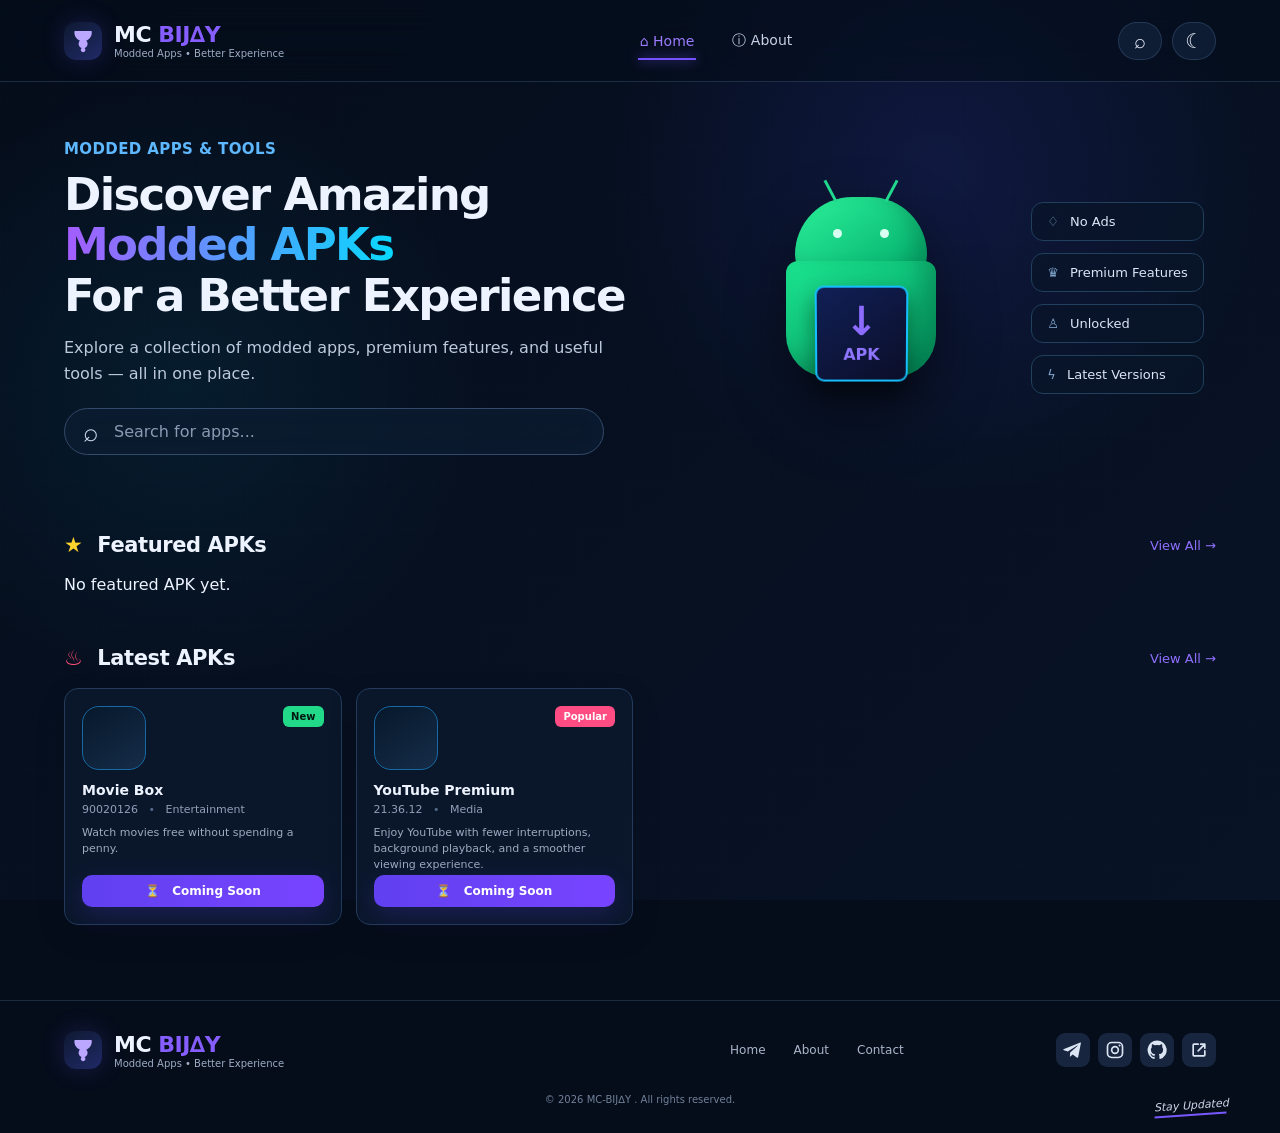
==== index.html @ 02c63f88 "Update index.html" ====
<!DOCTYPE html>
<html lang="en">
<head>
  <meta charset="UTF-8" />
  <meta name="viewport" content="width=device-width, initial-scale=1.0" />

  <meta
    name="theme-color"
    content="#07101f"
  />

  <meta
    name="description"
    content="APK HUB — Modded apps, tools and better experiences."
  />

  <title>APK HUB — Modded Apps & Tools</title>

  <link rel="stylesheet" href="style.css" />
</head>

<body>

  <div class="site-bg"></div>

  <!-- HEADER -->
  <header class="topbar">

    <a class="brand" href="#home">

      <div class="brand-mark">♟</div>

      <div>
        <div class="brand-name">
          MC <span>BIJ∆Y</span>
        </div>

        <div class="brand-sub">
          Modded Apps • Better Experience
        </div>
      </div>

    </a>


    <nav class="nav">

      <a class="active" href="#home">
        ⌂ <span>Home</span>
      </a>

      <a href="#about">
        ⓘ <span>About</span>
      </a>

    </nav>


    <div class="header-actions">

      <button
        class="icon-btn search-toggle"
        aria-label="Search"
      >
        ⌕
      </button>

      <button
        class="icon-btn theme-toggle"
        aria-label="Toggle theme"
      >
        ☾
      </button>

    </div>

  </header>


  <!-- MAIN -->
  <main id="home">

    <!-- HERO -->
    <section class="hero">

      <div class="hero-copy">

        <div class="eyebrow">
          MODDED APPS &amp; TOOLS
        </div>

        <h1>
          Discover Amazing<br>
          <span>Modded APKs</span><br>
          For a Better Experience
        </h1>

        <p>
          Explore a collection of modded apps, premium features,
          and useful tools — all in one place.
        </p>


        <label class="search-box">

          <span>⌕</span>

          <input
            id="searchInput"
            type="search"
            placeholder="Search for apps..."
            autocomplete="off"
          />

        </label>

      </div>


      <div class="hero-art">

        <div class="android-orb">

          <div class="android-head">
            <i></i>
            <i></i>
            <b></b>
            <b></b>
          </div>

          <div class="android-body">

            <div class="apk-cube">

              <strong>↓</strong>
              <span>APK</span>

            </div>

          </div>

        </div>


        <div class="hero-benefits">

          <div>
            ♢ <span>No Ads</span>
          </div>

          <div>
            ♛ <span>Premium Features</span>
          </div>

          <div>
            ♙ <span>Unlocked</span>
          </div>

          <div>
            ϟ <span>Latest Versions</span>
          </div>

        </div>

      </div>

    </section>


    <!-- FEATURED -->
    <section class="section featured-section">

      <div class="section-heading">

        <h2>
          <span class="star">★</span>
          Featured APKs
        </h2>

        <a href="#latest">
          View All →
        </a>

      </div>


      <div id="featuredApp"></div>

    </section>


    <!-- LATEST APKs -->
    <section class="section" id="latest">

      <div class="section-heading">

        <h2>
          <span class="fire">♨</span>
          Latest APKs
        </h2>

        <a href="#latest">
          View All →
        </a>

      </div>


      <div
        class="app-grid"
        id="appGrid"
      ></div>


      <button
        class="load-more"
        id="loadMore"
      >
        ⟳ &nbsp; Load More
      </button>


      <div
        class="no-results"
        id="noResults"
      >
        No apps found.
      </div>

    </section>

  </main>


  <!-- FOOTER -->
  <footer id="about">

    <div class="footer-brand">

      <div class="brand-mark">
        ♟
      </div>

      <div>

        <div class="brand-name">
          MC <span>BIJ∆Y</span>
        </div>

        <div class="brand-sub">
          Modded Apps • Better Experience
        </div>

      </div>

    </div>


    <!-- FOOTER NAVIGATION -->
    <nav class="footer-nav">

      <a href="#home">
        Home
      </a>

      <a href="#about">
        About
      </a>

      <a href="#contact">
        Contact
      </a>

    </nav>


    <!-- SOCIAL LINKS -->
    <div class="socials">

      <!-- Telegram -->
      <a
        href="https://t.me/Marang_da"
        aria-label="Telegram"
        target="_blank"
        rel="noopener noreferrer"
      >
        <svg
          viewBox="0 0 24 24"
          aria-hidden="true"
        >
          <path
            fill="currentColor"
            d="M21.5 3.5 18.3 20c-.24 1.17-.88 1.46-1.79.91l-4.91-3.62-2.37 2.28c-.26.26-.48.48-.99.48l.35-4.99 9.09-8.21c.4-.35-.09-.55-.62-.2L5.82 13.73.99 12.22c-1.05-.33-1.07-1.05.22-1.55L20.1 3.17c.87-.32 1.63.2 1.4.33Z"
          />
        </svg>
      </a>


      <!-- Instagram -->
      <a
        href="https://www.instagram.com/_bhak__bsdk?stkn=d2xmdTNnem91MGhq"
        aria-label="Instagram"
        target="_blank"
        rel="noopener noreferrer"
      >
        <svg
          viewBox="0 0 24 24"
          aria-hidden="true"
        >
          <rect
            x="3"
            y="3"
            width="18"
            height="18"
            rx="5"
            fill="none"
            stroke="currentColor"
            stroke-width="2"
          />

          <circle
            cx="12"
            cy="12"
            r="4"
            fill="none"
            stroke="currentColor"
            stroke-width="2"
          />

          <circle
            cx="17.5"
            cy="6.5"
            r="1.2"
            fill="currentColor"
          />
        </svg>
      </a>


      <!-- GitHub -->
      <a
        href="https://github.com/marangmurmu610-netizen"
        aria-label="GitHub"
        target="_blank"
        rel="noopener noreferrer"
      >
        <svg
          viewBox="0 0 24 24"
          aria-hidden="true"
        >
          <path
            fill="currentColor"
            d="M12 .6A11.4 11.4 0 0 0 8.4 22.8c.57.1.78-.25.78-.55v-2.12c-3.18.69-3.85-1.35-3.85-1.35-.52-1.32-1.27-1.67-1.27-1.67-1.04-.71.08-.7.08-.7 1.15.08 1.75 1.18 1.75 1.18 1.02 1.74 2.67 1.24 3.32.95.1-.74.4-1.24.73-1.52-2.54-.29-5.2-1.27-5.2-5.66 0-1.25.45-2.27 1.18-3.07-.12-.29-.51-1.45.11-3.02 0 0 .96-.31 3.14 1.17a10.9 10.9 0 0 1 5.72 0c2.18-1.48 3.14-1.17 3.14-1.17.62 1.57.23 2.73.11 3.02.73.8 1.18 1.82 1.18 3.07 0 4.4-2.67 5.36-5.21 5.65.41.36.78 1.06.78 2.14v3.17c0 .31.21.66.79.55A11.4 11.4 0 0 0 12 .6Z"
          />
        </svg>
      </a>


      <!-- Links -->
      <a
        href="#contact"
        aria-label="Links"
      >
        <svg
          viewBox="0 0 24 24"
          aria-hidden="true"
        >
          <path
            fill="none"
            stroke="currentColor"
            stroke-width="2"
            stroke-linecap="round"
            stroke-linejoin="round"
            d="M14 5h5v5M19 5l-8 8M19 13v5a1 1 0 0 1-1 1H6a1 1 0 0 1-1-1V6a1 1 0 0 1 1-1h5"
          />
        </svg>
      </a>

    </div>


    <!-- SIGNATURE -->
    <div class="stay-updated">
      Stay Updated <span></span>
    </div>


    <!-- COPYRIGHT -->
    <p class="copyright">
      © 2026 MC-BIJ∆Y . All rights reserved.
    </p>

  </footer>


  <!-- JAVASCRIPT -->
  <script src="script.js"></script>

</body>
</html>
---- style.css ----
*{box-sizing:border-box}
:root{
  --bg:#050d1b;
  --bg2:#081326;
  --panel:rgba(13,27,48,.76);
  --panel2:#0d1a2e;
  --line:rgba(116,153,205,.22);
  --text:#edf3ff;
  --muted:#9eacc4;
  --purple:#7650ff;
  --purple2:#9b5cff;
  --cyan:#10d7ff;
  --green:#17d78b;
  --shadow:0 18px 50px rgba(0,0,0,.28);
}
html{scroll-behavior:smooth}
body{
  margin:0;background:var(--bg);color:var(--text);
  font-family:Inter,ui-sans-serif,system-ui,-apple-system,BlinkMacSystemFont,"Segoe UI",sans-serif;
  overflow-x:hidden;
}
body.light{
  --bg:#edf3fb;--bg2:#f7faff;--panel:rgba(255,255,255,.82);
  --panel2:#fff;--line:rgba(46,75,112,.18);--text:#122039;--muted:#61708a;
}
.site-bg{
  position:fixed;inset:0;z-index:-2;
  background:
    radial-gradient(circle at 73% 19%,rgba(69,75,255,.14),transparent 28%),
    radial-gradient(circle at 14% 43%,rgba(0,211,255,.07),transparent 25%),
    linear-gradient(135deg,var(--bg),var(--bg2));
}
.site-bg:after{
  content:"";position:absolute;inset:0;opacity:.17;
  background-image:linear-gradient(rgba(255,255,255,.035) 1px,transparent 1px),
                   linear-gradient(90deg,rgba(255,255,255,.035) 1px,transparent 1px);
  background-size:48px 48px;
}
a{color:inherit;text-decoration:none}
button,input{font:inherit}
.topbar{
  height:82px;padding:0 5%;display:flex;align-items:center;gap:40px;
  border-bottom:1px solid var(--line);background:rgba(5,13,27,.55);
  backdrop-filter:blur(18px);position:sticky;top:0;z-index:20;
}
.brand{display:flex;align-items:center;gap:12px;min-width:250px}
.brand-mark{
  width:38px;height:38px;border-radius:12px;display:grid;place-items:center;
  color:#bba7ff;font-size:29px;transform:rotate(180deg);
  background:linear-gradient(145deg,#202a67,#0e1932);
  box-shadow:0 0 24px rgba(118,80,255,.2);
}
.brand-name{font-size:22px;font-weight:800;letter-spacing:-.5px}
.brand-name span{color:#865eff}
.brand-sub{font-size:10px;color:var(--muted);margin-top:1px}
.nav{display:flex;align-items:center;gap:34px;margin:auto}
.nav a{color:#c7d2e7;font-size:14px;padding:30px 2px;position:relative}
.nav a.active{color:#9c7cff}
.nav a.active:after{content:"";height:2px;left:0;right:0;bottom:19px;position:absolute;background:#7650ff;box-shadow:0 0 12px #7650ff}
.header-actions{display:flex;gap:10px}
.icon-btn{
  border:1px solid var(--line);background:rgba(19,35,61,.72);color:var(--text);
  width:44px;height:38px;border-radius:22px;cursor:pointer;font-size:20px;
}
.hero{
  min-height:390px;display:grid;grid-template-columns:1.1fr .9fr;gap:30px;
  padding:58px 5% 46px;max-width:1400px;margin:auto;
}
.eyebrow{color:#5eb8ff;font-size:15px;font-weight:800;letter-spacing:.4px}
.hero h1{font-size:45px;line-height:1.12;margin:12px 0 14px;letter-spacing:-1.7px}
.hero h1 span{
  background:linear-gradient(90deg,#a55cff,#09d8ff);
  -webkit-background-clip:text;background-clip:text;color:transparent;
}
.hero p{max-width:560px;color:#bdc9dd;line-height:1.6;margin:0 0 22px}
.search-box{
  height:47px;max-width:540px;border:1px solid #344a6a;border-radius:28px;
  display:flex;align-items:center;gap:13px;padding:0 18px;background:rgba(13,28,49,.75);
  box-shadow:inset 0 0 25px rgba(69,104,155,.04);
}
.search-box span{font-size:26px;color:#cbd8ef;line-height:0}
.search-box input{border:0;outline:0;background:transparent;color:var(--text);width:100%}
.search-box input::placeholder{color:#8b9ab3}
.hero-art{display:flex;align-items:center;justify-content:center;gap:28px}
.android-orb{position:relative;width:280px;height:255px;filter:drop-shadow(0 25px 30px rgba(0,0,0,.45))}
.android-head{
  position:absolute;width:132px;height:84px;left:72px;top:27px;border-radius:65px 65px 30px 30px;
  background:linear-gradient(145deg,#2bf09a,#00a968);box-shadow:inset -12px -10px 20px rgba(0,0,0,.18);
}
.android-head:before,.android-head:after{content:"";position:absolute;width:3px;height:24px;background:#21d88f;top:-18px}
.android-head:before{left:34px;transform:rotate(-28deg)}.android-head:after{right:34px;transform:rotate(28deg)}
.android-head i{position:absolute;width:9px;height:9px;background:#d8fff1;border-radius:50%;top:32px}
.android-head i:first-child{left:38px}.android-head i:nth-child(2){right:38px}
.android-body{
  position:absolute;width:150px;height:116px;left:63px;top:91px;border-radius:12px 12px 42px 42px;
  background:linear-gradient(145deg,#1be58f,#009b62);box-shadow:inset -14px -12px 25px rgba(0,0,0,.2)
}
.apk-cube{
  position:absolute;left:29px;top:25px;width:93px;height:96px;border:2px solid #15bfff;border-radius:9px;
  background:linear-gradient(145deg,#101f55,#0b0e28);box-shadow:0 12px 25px rgba(0,0,0,.45);
  transform:perspective(300px) rotateX(-3deg);display:flex;flex-direction:column;align-items:center;justify-content:center
}
.apk-cube strong{font-size:40px;color:#8c6bff;line-height:.8}.apk-cube span{font-weight:800;color:#8f75ff;margin-top:8px}
.hero-benefits{display:flex;flex-direction:column;gap:12px}
.hero-benefits div{
  min-width:145px;padding:11px 15px;border:1px solid #21405d;border-radius:12px;
  background:rgba(9,22,41,.72);color:#81a5cc;font-size:13px
}
.hero-benefits span{color:#dce6f7;margin-left:7px}
.section{padding:20px 5%;max-width:1400px;margin:auto}
.section-heading{display:flex;align-items:center;justify-content:space-between;margin:12px 0 18px}
.section-heading h2{margin:0;font-size:21px;letter-spacing:-.4px}
.section-heading a{color:#8f70ff;font-size:13px}
.heading-icon{color:#8a5dff;margin-right:8px}.star{color:#ffd52d;margin-right:8px}.fire{color:#ff4f78;margin-right:8px}
.categories{
  display:grid;
  grid-template-columns:repeat(6,minmax(0,1fr));
  gap:12px;
  width:100%;
}

.category{
  min-width:0;
  width:100%;
  height:54px;
  border:1px solid #25405e;
  border-radius:15px;
  background:rgba(15,29,50,.7);
  color:#d8e2f3;
  display:flex;
  align-items:center;
  justify-content:center;
  gap:10px;
  cursor:pointer;
  transition:.2s transform,.2s border,.2s background;
  white-space:nowrap;
}
.category:hover{transform:translateY(-2px);border-color:#6c56df}
.category.active{border-color:#7a55ff;background:linear-gradient(135deg,rgba(118,80,255,.22),rgba(25,44,72,.72));box-shadow:0 0 24px rgba(118,80,255,.08)}
.category .cat-icon{font-size:20px}.category small{color:#8998af}
.featured-card{
  display:grid;grid-template-columns:140px 1fr auto;align-items:center;gap:25px;
  padding:24px;border:1px solid #294363;border-radius:16px;background:linear-gradient(110deg,rgba(13,29,51,.86),rgba(10,23,41,.65));
  box-shadow:var(--shadow)
}
.featured-logo,.app-logo{
  display:grid;place-items:center;overflow:hidden;border-radius:21px;
  background:linear-gradient(145deg,#06182b,#162c48);border:1px solid #1669a2;
}
.app-logo img {
  width: 100%;
  height: 100%;
  object-fit: cover;
  display: block;
}
.socials a {
  display: flex;
  align-items: center;
  justify-content: center;
}

.socials svg {
  width: 20px;
  height: 20px;
  fill: currentColor;
}

.socials a:nth-child(2) svg {
  fill: none;
  stroke: currentColor;
  stroke-width: 2;
}

.socials a:nth-child(2) svg circle:last-child {
  fill: currentColor;
  stroke: none;
}
.featured-logo{width:130px;height:130px;font-size:54px}.app-logo{width:64px;height:64px;border-radius:17px;font-size:30px}
.logo-symbol{filter:drop-shadow(0 4px 7px rgba(0,0,0,.3))}
.featured-title{font-size:20px;font-weight:800}.featured-title .badge{margin-left:7px}
.meta{font-size:13px;color:#bac7db;margin:8px 0}.dot{margin:0 7px;color:#536987}
.description{color:#bac7db;font-size:13px;line-height:1.55;margin:0 0 11px}
.tags{display:flex;flex-wrap:wrap;gap:7px}.tag{
  padding:5px 9px;border-radius:12px;background:#172a44;border:1px solid #284565;color:#b8c8df;font-size:10px
}
.download{
  border:0;border-radius:10px;background:linear-gradient(90deg,#6040f0,#7844ff);
  color:#fff;padding:12px 22px;cursor:pointer;font-weight:700;box-shadow:0 8px 25px rgba(102,66,255,.2)
}
.download:hover{filter:brightness(1.12);transform:translateY(-1px)}
.badge{
  display:inline-block;font-size:10px;font-weight:800;padding:5px 8px;border-radius:6px;background:#22d889;color:#031a11
}
.badge.popular{background:#ff4c83;color:#fff}.badge.trending{background:#369cf2;color:#fff}.badge.featured{background:#66521a;color:#ffe46d}
.app-grid{display:grid;grid-template-columns:repeat(4,1fr);gap:14px}
.app-card{
  min-width:0;padding:17px;border:1px solid #243b5b;border-radius:14px;background:rgba(12,27,47,.77);
  box-shadow:0 10px 30px rgba(0,0,0,.12);transition:.22s transform,.22s border;
}
.app-card:hover{transform:translateY(-4px);border-color:#5368a0}
.app-top{display:flex;justify-content:space-between;gap:10px;align-items:flex-start}
.app-info{margin-top:12px}.app-name{font-weight:800;font-size:14px}.app-meta{font-size:11px;color:#91a0b8;margin-top:5px}
.app-description{height:38px;color:#9daac0;font-size:11px;line-height:1.45;margin:9px 0 12px}
.app-card .download{width:100%;font-size:12px;padding:9px}
.load-more{
  display:block;margin:28px auto 8px;border:1px solid #7a70b4;color:#dce3f3;background:transparent;
  padding:10px 24px;border-radius:18px;cursor:pointer
}
.no-results{text-align:center;color:var(--muted);padding:25px;display:none}
footer{
  margin-top:55px;border-top:1px solid var(--line);padding:30px 5% 28px;
  display:grid;grid-template-columns:1.2fr 1fr auto;align-items:center;gap:25px;position:relative
}
.footer-brand{display:flex;align-items:center;gap:12px}.footer-nav{display:flex;justify-content:center;gap:28px;color:#a9b5c9;font-size:12px}.socials{display:flex;gap:8px;justify-content:flex-end}
.socials a{width:34px;height:34px;border-radius:9px;background:#17263e;display:grid;place-items:center;color:#dbe4f3}
.copyright{grid-column:1/-1;text-align:center;color:#718098;font-size:10px;margin:0}
.stay-updated{position:absolute;right:4%;bottom:17px;color:#cdd7e8;font-size:11px;font-style:italic;transform:rotate(-4deg)}
.stay-updated span{display:block;width:72px;height:2px;background:#7759ff;margin-top:2px}
body.light .topbar{background:rgba(237,243,251,.75)}
body.light .site-bg:after{opacity:.08}

@media(max-width:1000px){
  .nav{gap:18px}.nav a span{display:none}.brand{min-width:auto}.hero{grid-template-columns:1fr}.hero-art{display:none}.app-grid{grid-template-columns:repeat(2,1fr)}
}
@media(max-width:700px){
  .topbar{height:68px;padding:0 16px;gap:10px}.brand-name{font-size:18px}.brand-sub{font-size:8px}
  .brand-mark{width:34px;height:34px}.nav{display:none}.header-actions{margin-left:auto}
  .hero{padding:42px 18px 25px;min-height:0}.hero h1{font-size:35px}.hero p{font-size:13px}
  .section{padding:15px 16px}.categories{display:flex;overflow:auto;padding-bottom:4px}.category{min-width:112px;height:48px}
  .featured-card{grid-template-columns:70px 1fr;padding:15px;gap:14px}.featured-logo{width:70px;height:70px;font-size:30px}
  .featured-card .download{grid-column:1/-1;width:100%}.featured-title{font-size:16px}.featured-description{font-size:12px}
  .app-grid{grid-template-columns:repeat(2,1fr);gap:10px}.app-card{padding:12px}.app-logo{width:55px;height:55px;font-size:25px}
  .app-description{height:auto;min-height:38px}.section-heading h2{font-size:18px}
  footer{grid-template-columns:1fr;text-align:center;padding-bottom:45px}.footer-brand{justify-content:center}.footer-nav{flex-wrap:wrap;gap:16px}.socials{justify-content:center}.stay-updated{right:50%;transform:translateX(50%) rotate(-4deg);bottom:9px}
}
@media(max-width:420px){.app-grid{grid-template-columns:1fr}.app-card{display:grid;grid-template-columns:auto 1fr;gap:10px}.app-card .download{grid-column:1/-1}.app-info{margin-top:0}.app-description{grid-column:1/-1}}
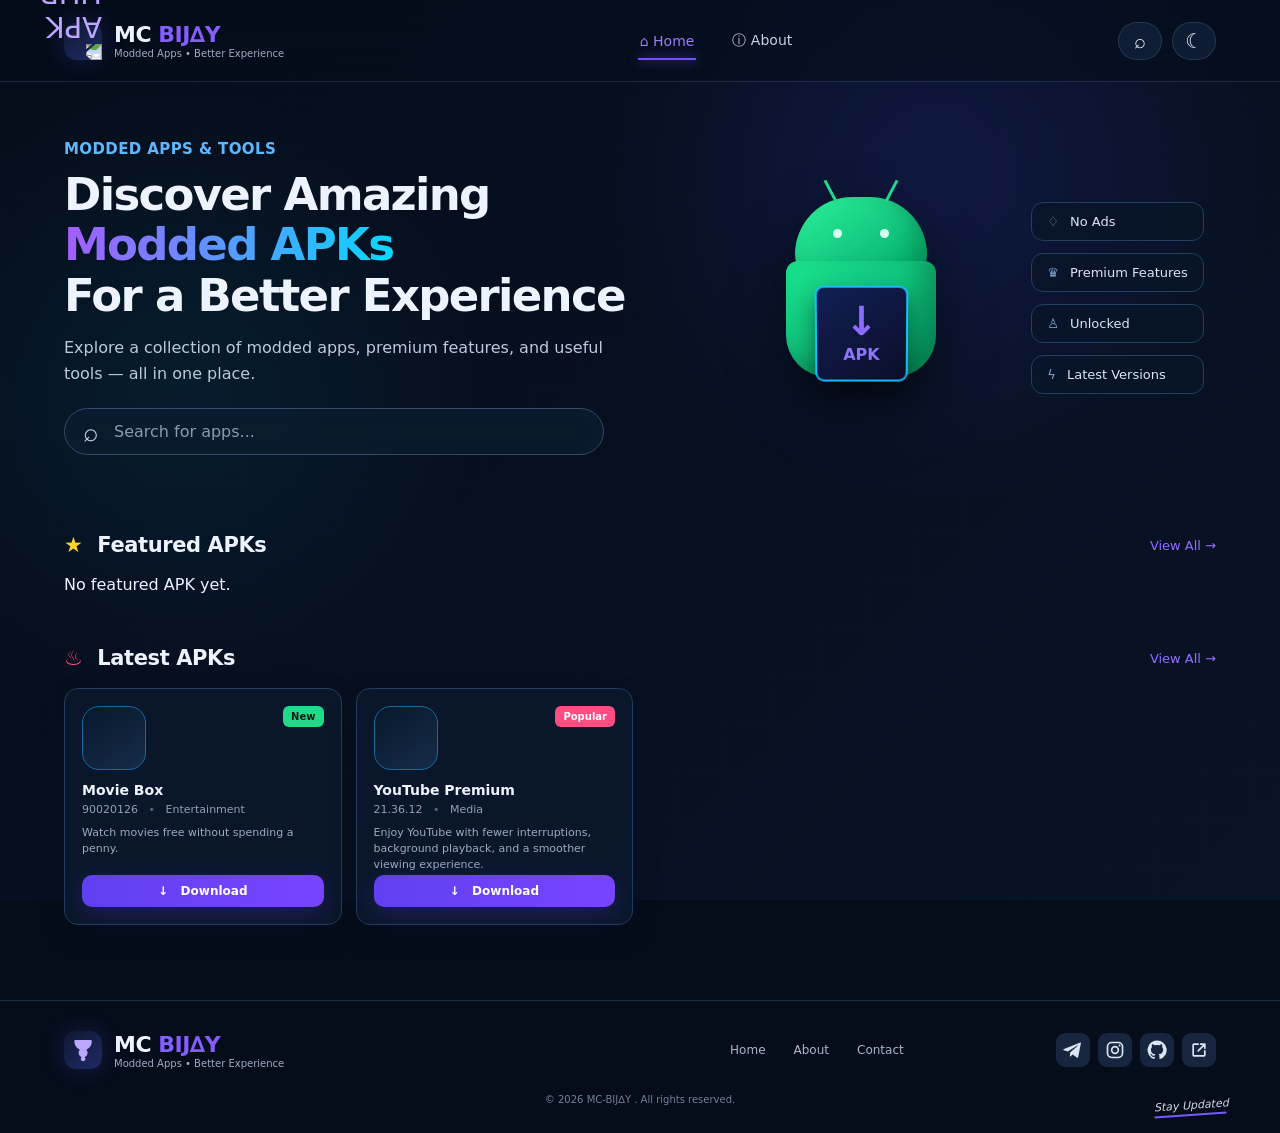
==== commit 634420cc: "Update index.html" ====
--- a/index.html
+++ b/index.html
@@ -28,7 +28,9 @@
 
     <a class="brand" href="#home">
 
-      <div class="brand-mark">♟</div>
+      <div class="brand-mark">
+  <img src="https://imgdb.in/i/gKk4IUvZRK.jpg" alt="APK HUB">
+      </div>
 
       <div>
         <div class="brand-name">
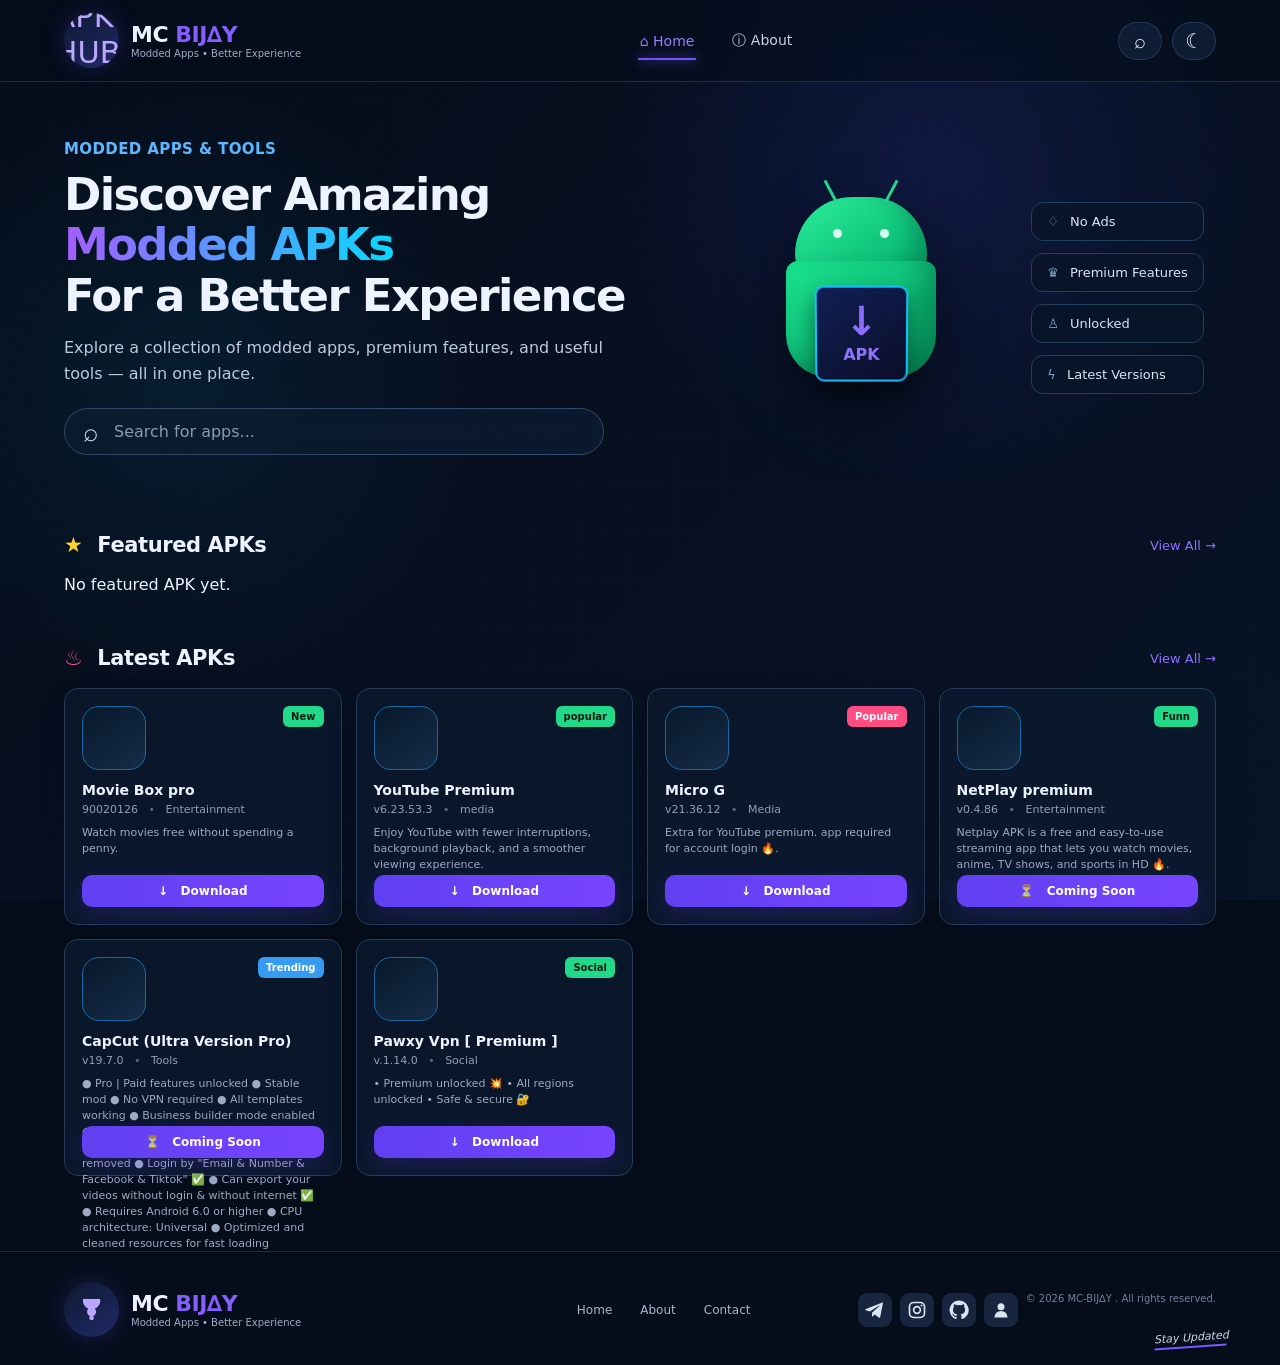
==== commit 5f973ee2: "Update index.html" ====
--- a/index.html
+++ b/index.html
@@ -359,26 +359,31 @@
 
 
       <!-- Links -->
-      <a
-        href="#contact"
-        aria-label="Links"
-      >
-        <svg
-          viewBox="0 0 24 24"
-          aria-hidden="true"
-        >
-          <path
-            fill="none"
-            stroke="currentColor"
-            stroke-width="2"
-            stroke-linecap="round"
-            stroke-linejoin="round"
-            d="M14 5h5v5M19 5l-8 8M19 13v5a1 1 0 0 1-1 1H6a1 1 0 0 1-1-1V6a1 1 0 0 1 1-1h5"
-          />
-        </svg>
-      </a>
-
-    </div>
+      <a href="https://13ijay.github.io"
+   class="profile-link"
+   aria-label="Profile">
+
+  <svg
+    class="profile-icon"
+    viewBox="0 0 24 24"
+    xmlns="http://www.w3.org/2000/svg">
+
+    <circle
+      cx="12"
+      cy="8"
+      r="4.2"
+      fill="currentColor"/>
+
+    <path
+      d="M4.2 21
+         C4.2 16.6 7.7 13.2 12 13.2
+         C16.3 13.2 19.8 16.6 19.8 21
+         Z"
+      fill="currentColor"/>
+
+  </svg>
+
+      </a>
 
 
     <!-- SIGNATURE -->
--- a/style.css
+++ b/style.css
@@ -153,6 +153,20 @@
   object-fit: cover;
   display: block;
 }
+.brand-mark {
+  width: 55px;
+  height: 55px;
+  flex-shrink: 0;
+  overflow: hidden;
+  border-radius: 50%;
+}
+.brand-mark img {
+  width: 100%;
+  height: 100%;
+  object-fit: cover;
+  display: block;
+  transform: rotate(-180deg) scale(1.05);
+}
 .socials a {
   display: flex;
   align-items: center;
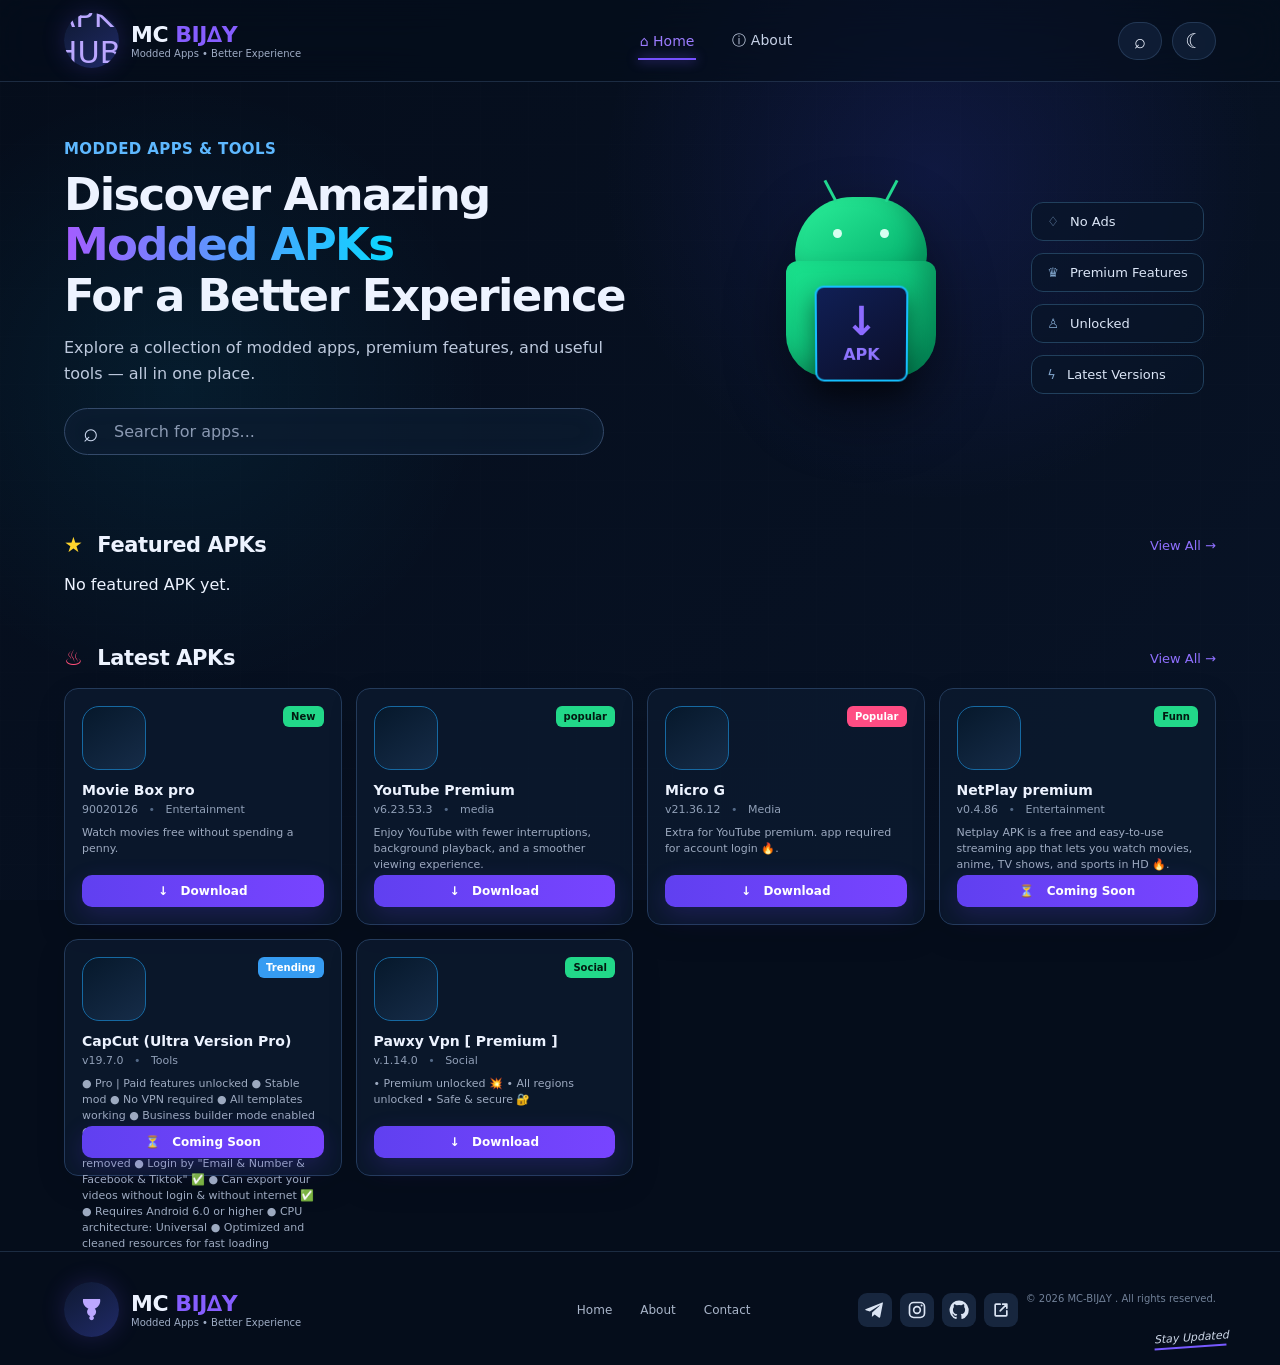
==== commit 516db33d: "Update index.html" ====
--- a/index.html
+++ b/index.html
@@ -359,32 +359,24 @@
 
 
       <!-- Links -->
-      <a href="https://13ijay.github.io"
-   class="profile-link"
-   aria-label="Profile">
-
-  <svg
-    class="profile-icon"
-    viewBox="0 0 24 24"
-    xmlns="http://www.w3.org/2000/svg">
-
-    <circle
-      cx="12"
-      cy="8"
-      r="4.2"
-      fill="currentColor"/>
-
-    <path
-      d="M4.2 21
-         C4.2 16.6 7.7 13.2 12 13.2
-         C16.3 13.2 19.8 16.6 19.8 21
-         Z"
-      fill="currentColor"/>
-
-  </svg>
-
-      </a>
-
+      <a
+        href="#contact"
+        aria-label="Links"
+      >
+        <svg
+          viewBox="0 0 24 24"
+          aria-hidden="true"
+        >
+          <path
+            fill="none"
+            stroke="currentColor"
+            stroke-width="2"
+            stroke-linecap="round"
+            stroke-linejoin="round"
+            d="M14 5h5v5M19 5l-8 8M19 13v5a1 1 0 0 1-1 1H6a1 1 0 0 1-1-1V6a1 1 0 0 1 1-1h5"
+          />
+        </svg>
+      </a>
 
     <!-- SIGNATURE -->
     <div class="stay-updated">
--- a/style.css
+++ b/style.css
@@ -178,7 +178,25 @@
   height: 20px;
   fill: currentColor;
 }
-
+.profile-link {
+  display: inline-flex;
+  align-items: center;
+  justify-content: center;
+  color: #dce6f7;
+  text-decoration: none;
+  transition: transform 0.2s ease, color 0.2s ease;
+}
+
+.profile-icon {
+  width: 28px;
+  height: 28px;
+  display: block;
+}
+
+.profile-link:hover {
+  color: #ffffff;
+  transform: scale(1.08);
+}
 .socials a:nth-child(2) svg {
   fill: none;
   stroke: currentColor;
@@ -227,7 +245,13 @@
 }
 .footer-brand{display:flex;align-items:center;gap:12px}.footer-nav{display:flex;justify-content:center;gap:28px;color:#a9b5c9;font-size:12px}.socials{display:flex;gap:8px;justify-content:flex-end}
 .socials a{width:34px;height:34px;border-radius:9px;background:#17263e;display:grid;place-items:center;color:#dbe4f3}
-.copyright{grid-column:1/-1;text-align:center;color:#718098;font-size:10px;margin:0}
+.copyright{
+  grid-column:1/-1;
+  text-align:center;
+  color:#718098;
+  font-size:10px;
+  margin:0
+}
 .stay-updated{position:absolute;right:4%;bottom:17px;color:#cdd7e8;font-size:11px;font-style:italic;transform:rotate(-4deg)}
 .stay-updated span{display:block;width:72px;height:2px;background:#7759ff;margin-top:2px}
 body.light .topbar{background:rgba(237,243,251,.75)}
@@ -245,6 +269,9 @@
   .featured-card .download{grid-column:1/-1;width:100%}.featured-title{font-size:16px}.featured-description{font-size:12px}
   .app-grid{grid-template-columns:repeat(2,1fr);gap:10px}.app-card{padding:12px}.app-logo{width:55px;height:55px;font-size:25px}
   .app-description{height:auto;min-height:38px}.section-heading h2{font-size:18px}
-  footer{grid-template-columns:1fr;text-align:center;padding-bottom:45px}.footer-brand{justify-content:center}.footer-nav{flex-wrap:wrap;gap:16px}.socials{justify-content:center}.stay-updated{right:50%;transform:translateX(50%) rotate(-4deg);bottom:9px}
+  footer{grid-template-columns:1fr;text-align:center;padding-bottom:45px}.footer-brand{justify-content:center}.footer-nav{flex-wrap:wrap;gap:16px}.socials{
+  display:flex;
+  gap:8px;
+  justify-content:flex-end
 }
 @media(max-width:420px){.app-grid{grid-template-columns:1fr}.app-card{display:grid;grid-template-columns:auto 1fr;gap:10px}.app-card .download{grid-column:1/-1}.app-info{margin-top:0}.app-description{grid-column:1/-1}}
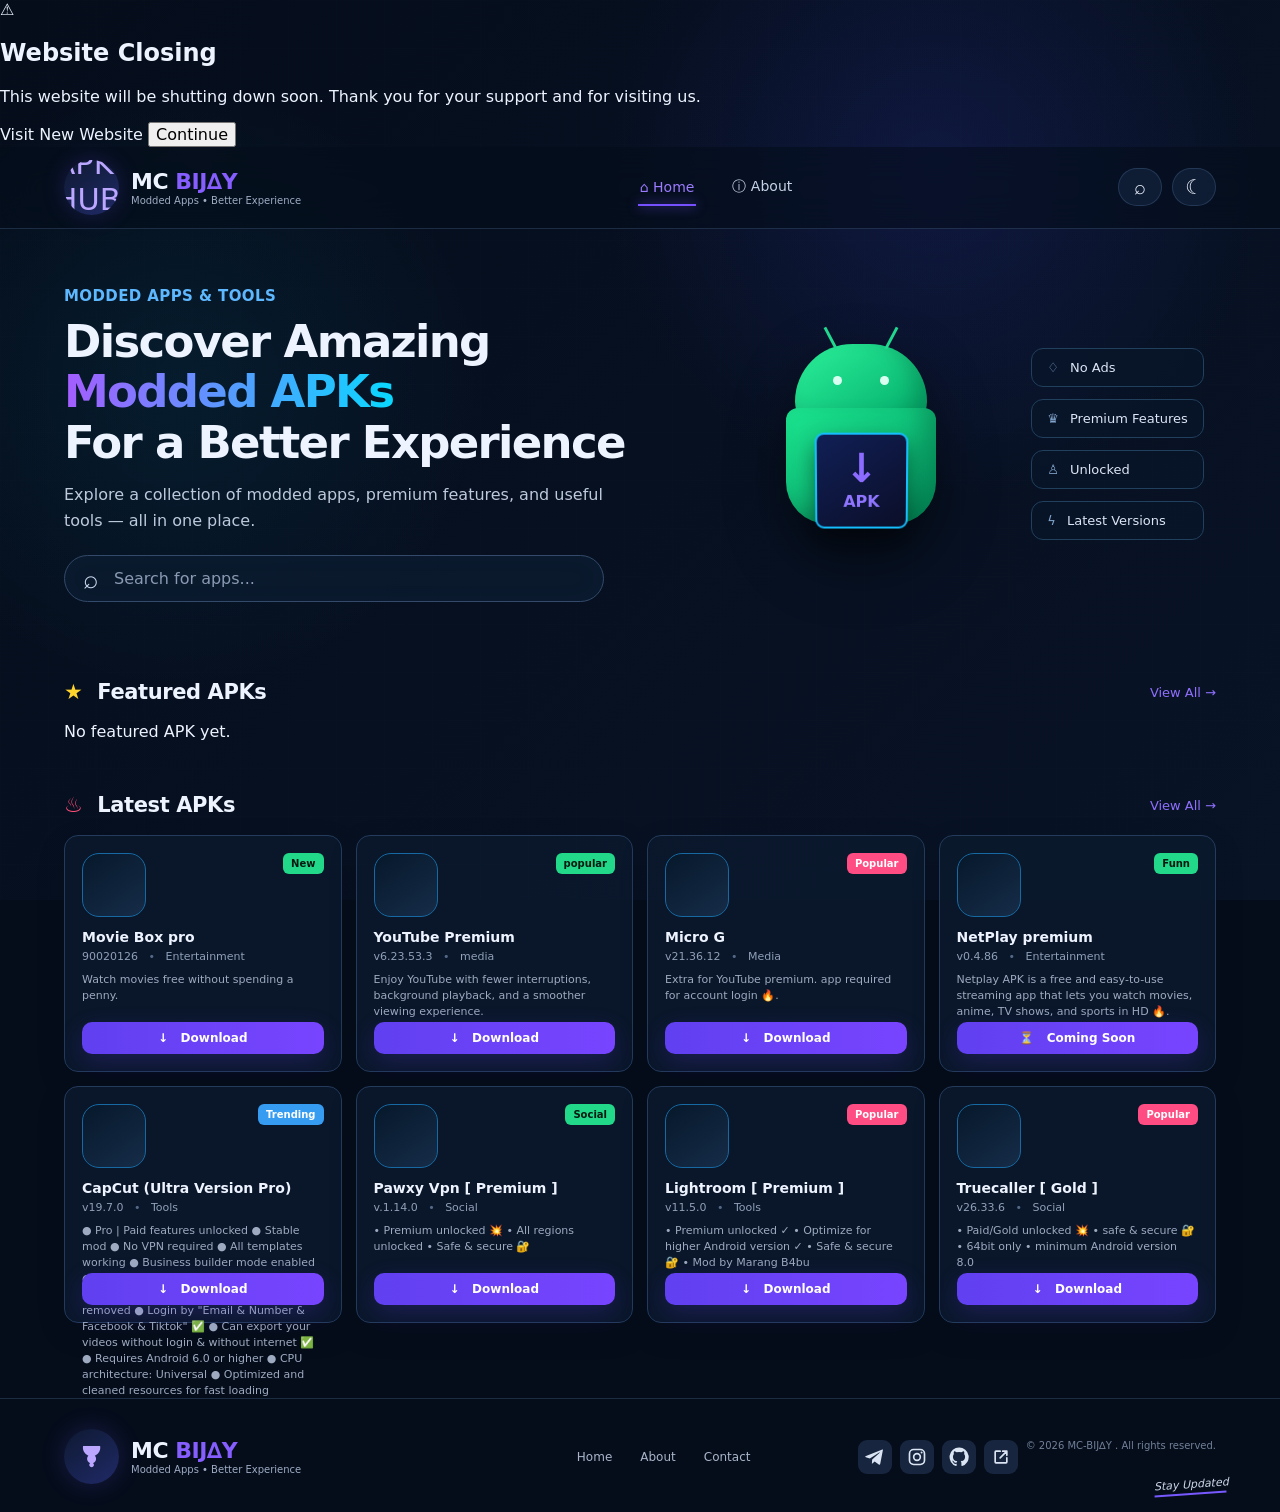
==== commit 108d5549: "Update index.html" ====
--- a/index.html
+++ b/index.html
@@ -20,6 +20,46 @@
 </head>
 
 <body>
+
+  <!-- Announcement Dialog -->
+<div class="announcement-overlay" id="announcement">
+
+  <div class="announcement-box">
+
+    <div class="announcement-icon">
+      ⚠
+    </div>
+
+    <h2>Website Closing</h2>
+
+    <p>
+      This website will be shutting down soon.
+      Thank you for your support and for visiting us.
+    </p>
+
+    <div class="announcement-actions">
+
+      <a
+        href="https://YOUR-NEW-WEBSITE.com"
+        class="announcement-btn primary"
+        target="_blank"
+        rel="noopener noreferrer"
+      >
+        Visit New Website
+      </a>
+
+      <button
+        class="announcement-btn secondary"
+        onclick="closeAnnouncement()"
+      >
+        Continue
+      </button>
+
+    </div>
+
+  </div>
+
+</div>
 
   <div class="site-bg"></div>
 
--- a/style.css
+++ b/style.css
@@ -178,25 +178,7 @@
   height: 20px;
   fill: currentColor;
 }
-.profile-link {
-  display: inline-flex;
-  align-items: center;
-  justify-content: center;
-  color: #dce6f7;
-  text-decoration: none;
-  transition: transform 0.2s ease, color 0.2s ease;
-}
-
-.profile-icon {
-  width: 28px;
-  height: 28px;
-  display: block;
-}
-
-.profile-link:hover {
-  color: #ffffff;
-  transform: scale(1.08);
-}
+
 .socials a:nth-child(2) svg {
   fill: none;
   stroke: currentColor;
@@ -211,7 +193,7 @@
 .logo-symbol{filter:drop-shadow(0 4px 7px rgba(0,0,0,.3))}
 .featured-title{font-size:20px;font-weight:800}.featured-title .badge{margin-left:7px}
 .meta{font-size:13px;color:#bac7db;margin:8px 0}.dot{margin:0 7px;color:#536987}
-.description{color:#bac7db;font-size:13px;line-height:1.55;margin:0 0 11px}
+.description{color:#bac7db;font-size:15px;line-height:1.55;margin:0 0 11px}
 .tags{display:flex;flex-wrap:wrap;gap:7px}.tag{
   padding:5px 9px;border-radius:12px;background:#172a44;border:1px solid #284565;color:#b8c8df;font-size:10px
 }
@@ -245,13 +227,7 @@
 }
 .footer-brand{display:flex;align-items:center;gap:12px}.footer-nav{display:flex;justify-content:center;gap:28px;color:#a9b5c9;font-size:12px}.socials{display:flex;gap:8px;justify-content:flex-end}
 .socials a{width:34px;height:34px;border-radius:9px;background:#17263e;display:grid;place-items:center;color:#dbe4f3}
-.copyright{
-  grid-column:1/-1;
-  text-align:center;
-  color:#718098;
-  font-size:10px;
-  margin:0
-}
+.copyright{grid-column:1/-1;text-align:center;color:#718098;font-size:10px;margin:0}
 .stay-updated{position:absolute;right:4%;bottom:17px;color:#cdd7e8;font-size:11px;font-style:italic;transform:rotate(-4deg)}
 .stay-updated span{display:block;width:72px;height:2px;background:#7759ff;margin-top:2px}
 body.light .topbar{background:rgba(237,243,251,.75)}
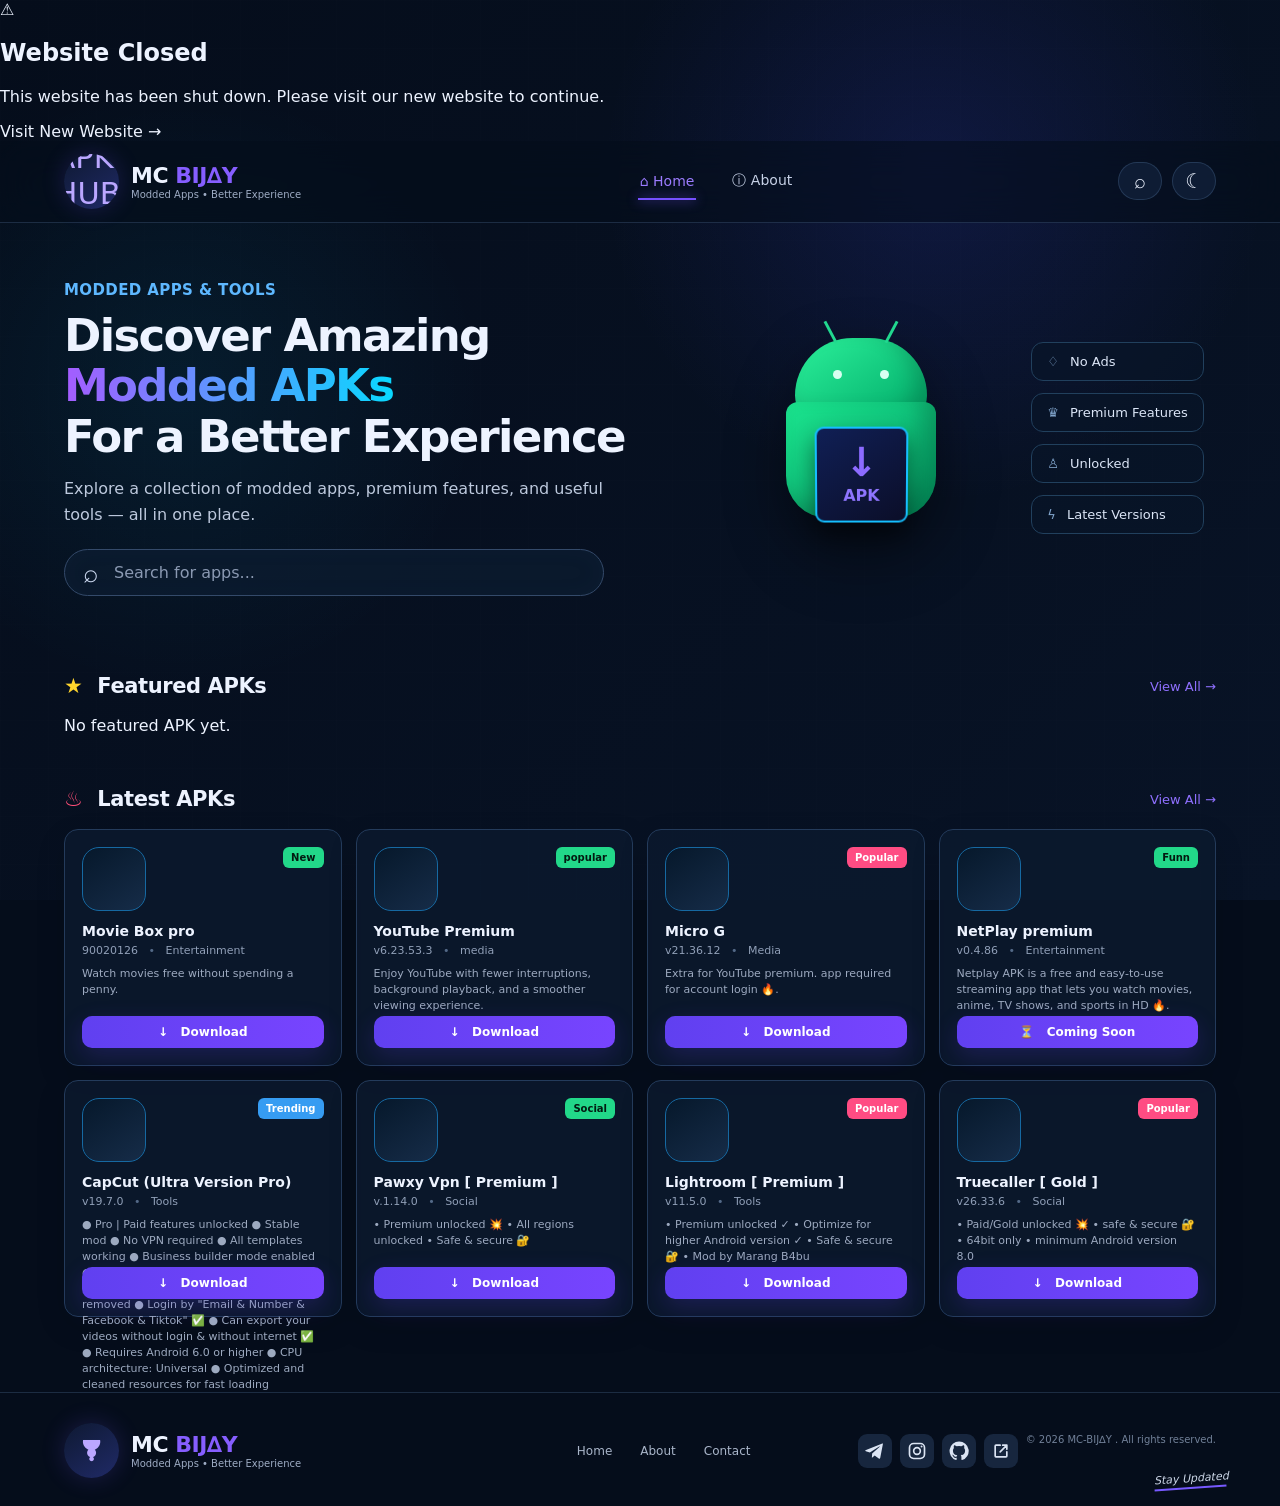
==== commit fd779973: "Update index.html" ====
--- a/index.html
+++ b/index.html
@@ -30,32 +30,20 @@
       ⚠
     </div>
 
-    <h2>Website Closing</h2>
+    <h2>Website Closed</h2>
 
     <p>
-      This website will be shutting down soon.
-      Thank you for your support and for visiting us.
+      This website has been shut down.
+      Please visit our new website to continue.
     </p>
 
-    <div class="announcement-actions">
-
-      <a
-        href="https://YOUR-NEW-WEBSITE.com"
-        class="announcement-btn primary"
-        target="_blank"
-        rel="noopener noreferrer"
-      >
-        Visit New Website
-      </a>
-
-      <button
-        class="announcement-btn secondary"
-        onclick="closeAnnouncement()"
-      >
-        Continue
-      </button>
-
-    </div>
+    <a
+      href="https://YOUR-NEW-WEBSITE.com"
+      class="announcement-btn"
+      target="_blank"
+      rel="noopener noreferrer">
+      Visit New Website →
+    </a>
 
   </div>
 
--- a/style.css
+++ b/style.css
@@ -251,3 +251,151 @@
   justify-content:flex-end
 }
 @media(max-width:420px){.app-grid{grid-template-columns:1fr}.app-card{display:grid;grid-template-columns:auto 1fr;gap:10px}.app-card .download{grid-column:1/-1}.app-info{margin-top:0}.app-description{grid-column:1/-1}}
+/* =========================
+   ANNOUNCEMENT DIALOG
+========================= */
+
+.announcement-overlay {
+  position: fixed;
+  inset: 0;
+  z-index: 99999;
+
+  display: flex;
+  align-items: center;
+  justify-content: center;
+
+  padding: 20px;
+
+  background: rgba(2, 7, 18, 0.78);
+  backdrop-filter: blur(10px);
+
+  animation: announcementFade .3s ease;
+}
+
+.announcement-box {
+  width: 100%;
+  max-width: 420px;
+
+  padding: 28px 24px;
+
+  text-align: center;
+
+  background: linear-gradient(
+    145deg,
+    #0d1a2e,
+    #091426
+  );
+
+  border: 1px solid rgba(118, 80, 255, .4);
+  border-radius: 20px;
+
+  box-shadow:
+    0 25px 80px rgba(0,0,0,.55),
+    0 0 35px rgba(118,80,255,.12);
+
+  animation: announcementPop .35s ease;
+}
+
+.announcement-icon {
+  width: 58px;
+  height: 58px;
+
+  margin: 0 auto 15px;
+
+  display: grid;
+  place-items: center;
+
+  border-radius: 50%;
+
+  background: rgba(118,80,255,.14);
+
+  color: #a77aff;
+
+  font-size: 28px;
+}
+
+.announcement-box h2 {
+  margin: 0 0 10px;
+
+  color: #edf3ff;
+
+  font-size: 22px;
+}
+
+.announcement-box p {
+  margin: 0 auto 22px;
+
+  max-width: 340px;
+
+  color: #9eacc4;
+
+  font-size: 13px;
+  line-height: 1.6;
+}
+
+.announcement-actions {
+  display: flex;
+  flex-direction: column;
+  gap: 10px;
+}
+
+.announcement-btn {
+  width: 100%;
+
+  padding: 12px 18px;
+
+  border-radius: 11px;
+
+  font-size: 13px;
+  font-weight: 700;
+
+  cursor: pointer;
+
+  text-align: center;
+
+  transition: .2s ease;
+}
+
+.announcement-btn.primary {
+  background: linear-gradient(
+    90deg,
+    #6040f0,
+    #7844ff
+  );
+
+  color: white;
+}
+
+.announcement-btn.secondary {
+  border: 1px solid #29405f;
+
+  background: rgba(18,35,59,.7);
+
+  color: #cbd7e9;
+}
+
+.announcement-btn:hover {
+  transform: translateY(-1px);
+}
+
+@keyframes announcementFade {
+  from {
+    opacity: 0;
+  }
+
+  to {
+    opacity: 1;
+  }
+}
+
+@keyframes announcementPop {
+  from {
+    opacity: 0;
+    transform: scale(.92) translateY(10px);
+  }
+
+  to {
+    opacity: 1;
+    transform: scale(1) translateY(0);
+  }
+  }
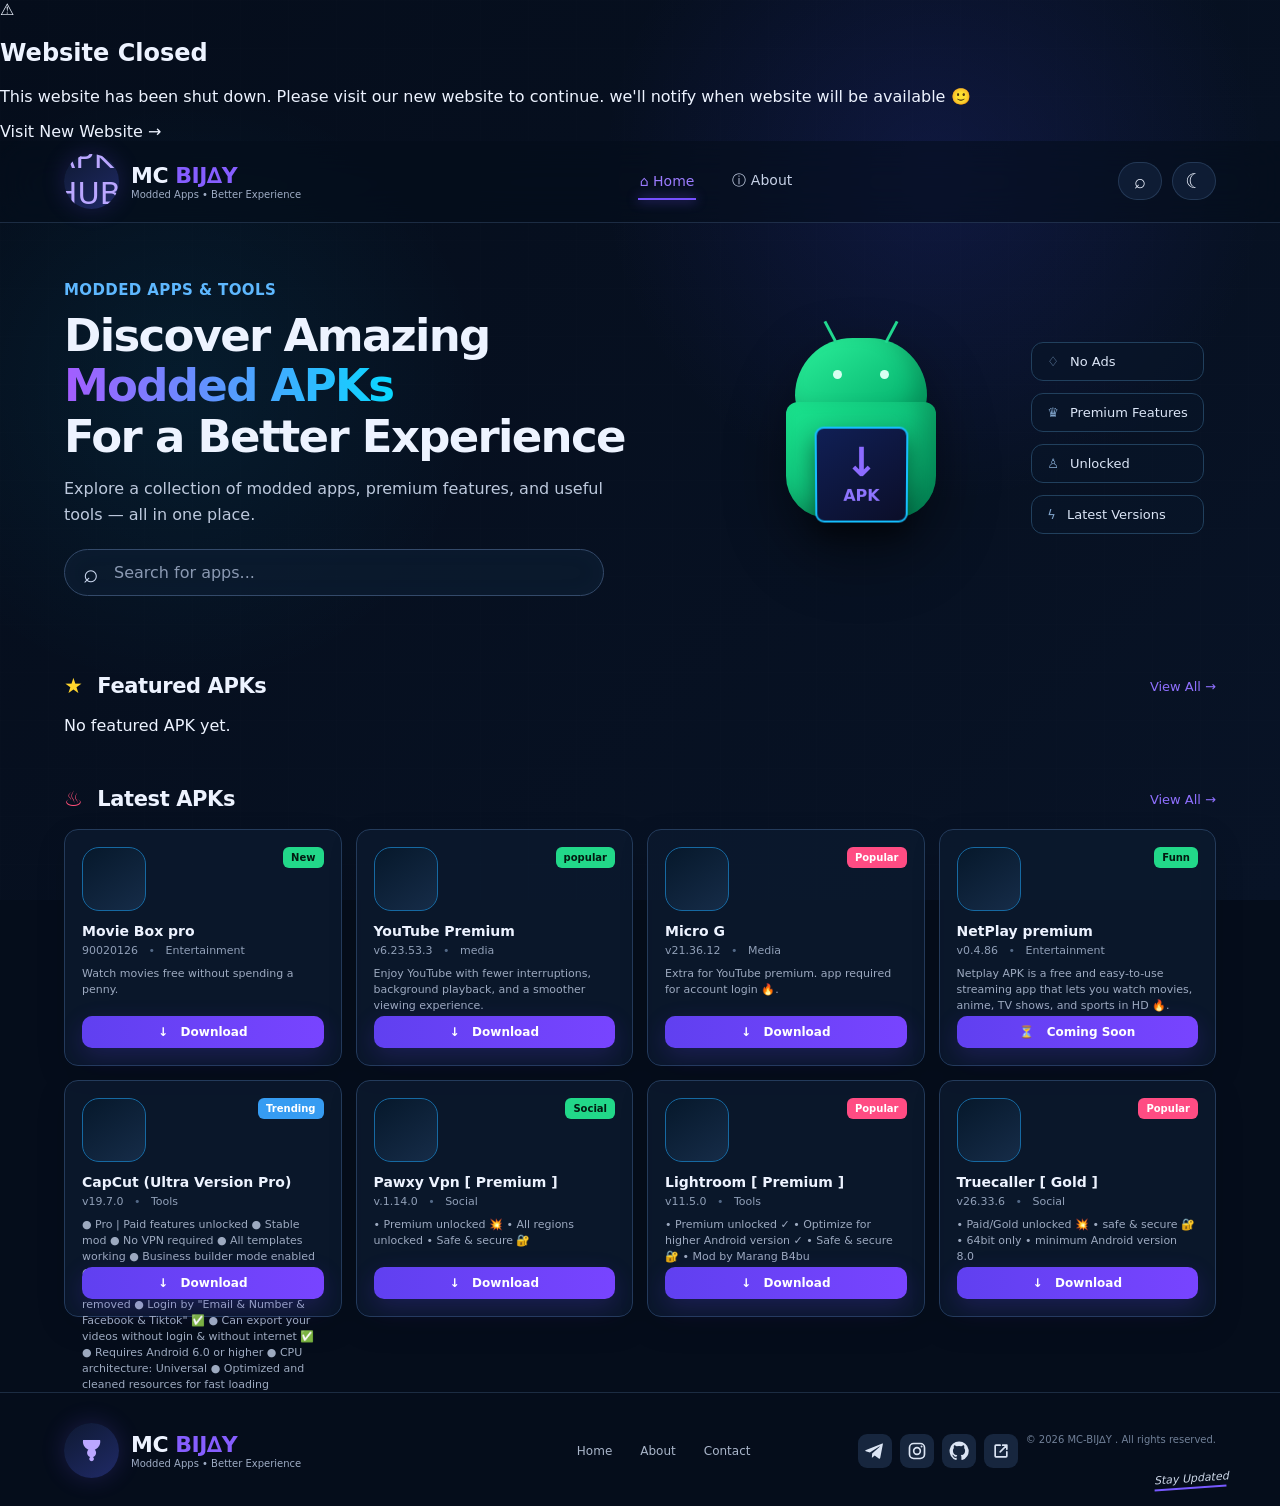
==== commit b3732133: "Update index.html" ====
--- a/index.html
+++ b/index.html
@@ -35,10 +35,11 @@
     <p>
       This website has been shut down.
       Please visit our new website to continue.
+      we'll notify when website will be available 🙂
     </p>
 
     <a
-      href="https://YOUR-NEW-WEBSITE.com"
+      href="https://l4-l4mbu.github.io"
       class="announcement-btn"
       target="_blank"
       rel="noopener noreferrer">
--- a/style.css
+++ b/style.css
@@ -347,55 +347,98 @@
   border-radius: 11px;
 
   font-size: 13px;
-  font-weight: 700;
-
-  cursor: pointer;
+.announcement-overlay {
+  position: fixed;
+  inset: 0;
+  z-index: 999999;
+
+  display: flex;
+  align-items: center;
+  justify-content: center;
+
+  padding: 20px;
+
+  background: rgba(2, 7, 18, .88);
+  backdrop-filter: blur(12px);
+
+  /* Prevent interaction with anything behind it */
+  touch-action: none;
+}
+
+.announcement-box {
+  width: 100%;
+  max-width: 420px;
+
+  padding: 30px 24px;
 
   text-align: center;
 
-  transition: .2s ease;
-}
-
-.announcement-btn.primary {
+  background: #0d1a2e;
+
+  border: 1px solid rgba(118,80,255,.45);
+  border-radius: 20px;
+
+  box-shadow:
+    0 25px 80px rgba(0,0,0,.6),
+    0 0 40px rgba(118,80,255,.15);
+}
+
+.announcement-icon {
+  width: 60px;
+  height: 60px;
+
+  margin: 0 auto 16px;
+
+  display: grid;
+  place-items: center;
+
+  border-radius: 50%;
+
+  background: rgba(118,80,255,.14);
+  color: #a77aff;
+
+  font-size: 28px;
+}
+
+.announcement-box h2 {
+  margin: 0 0 10px;
+  color: #edf3ff;
+  font-size: 23px;
+}
+
+.announcement-box p {
+  margin: 0 auto 24px;
+  max-width: 340px;
+
+  color: #9eacc4;
+  font-size: 13px;
+  line-height: 1.6;
+}
+
+.announcement-btn {
+  display: block;
+  width: 100%;
+
+  padding: 13px 18px;
+
+  border-radius: 11px;
+
   background: linear-gradient(
     90deg,
     #6040f0,
     #7844ff
   );
 
-  color: white;
-}
-
-.announcement-btn.secondary {
-  border: 1px solid #29405f;
-
-  background: rgba(18,35,59,.7);
-
-  color: #cbd7e9;
+  color: #fff;
+
+  font-size: 14px;
+  font-weight: 700;
+
+  text-decoration: none;
+
+  transition: .2s ease;
 }
 
 .announcement-btn:hover {
   transform: translateY(-1px);
 }
-
-@keyframes announcementFade {
-  from {
-    opacity: 0;
-  }
-
-  to {
-    opacity: 1;
-  }
-}
-
-@keyframes announcementPop {
-  from {
-    opacity: 0;
-    transform: scale(.92) translateY(10px);
-  }
-
-  to {
-    opacity: 1;
-    transform: scale(1) translateY(0);
-  }
-  }
